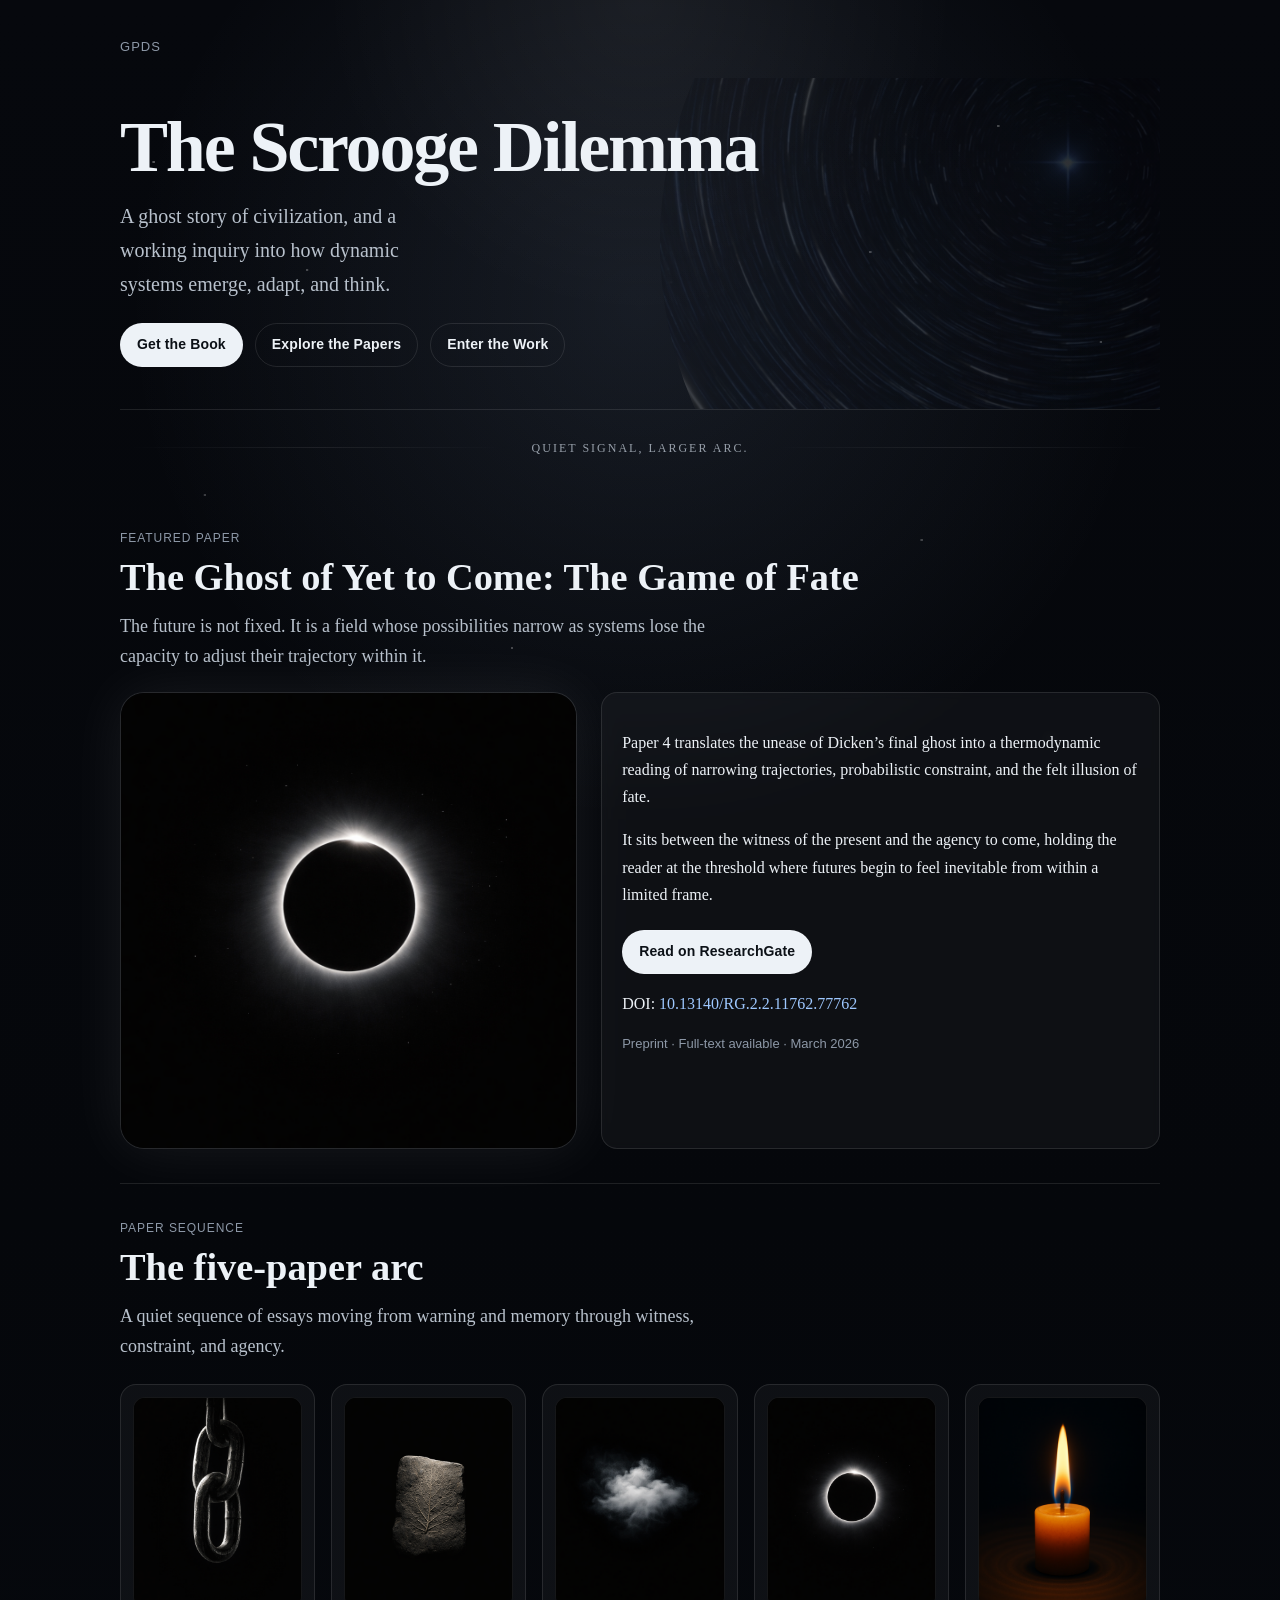
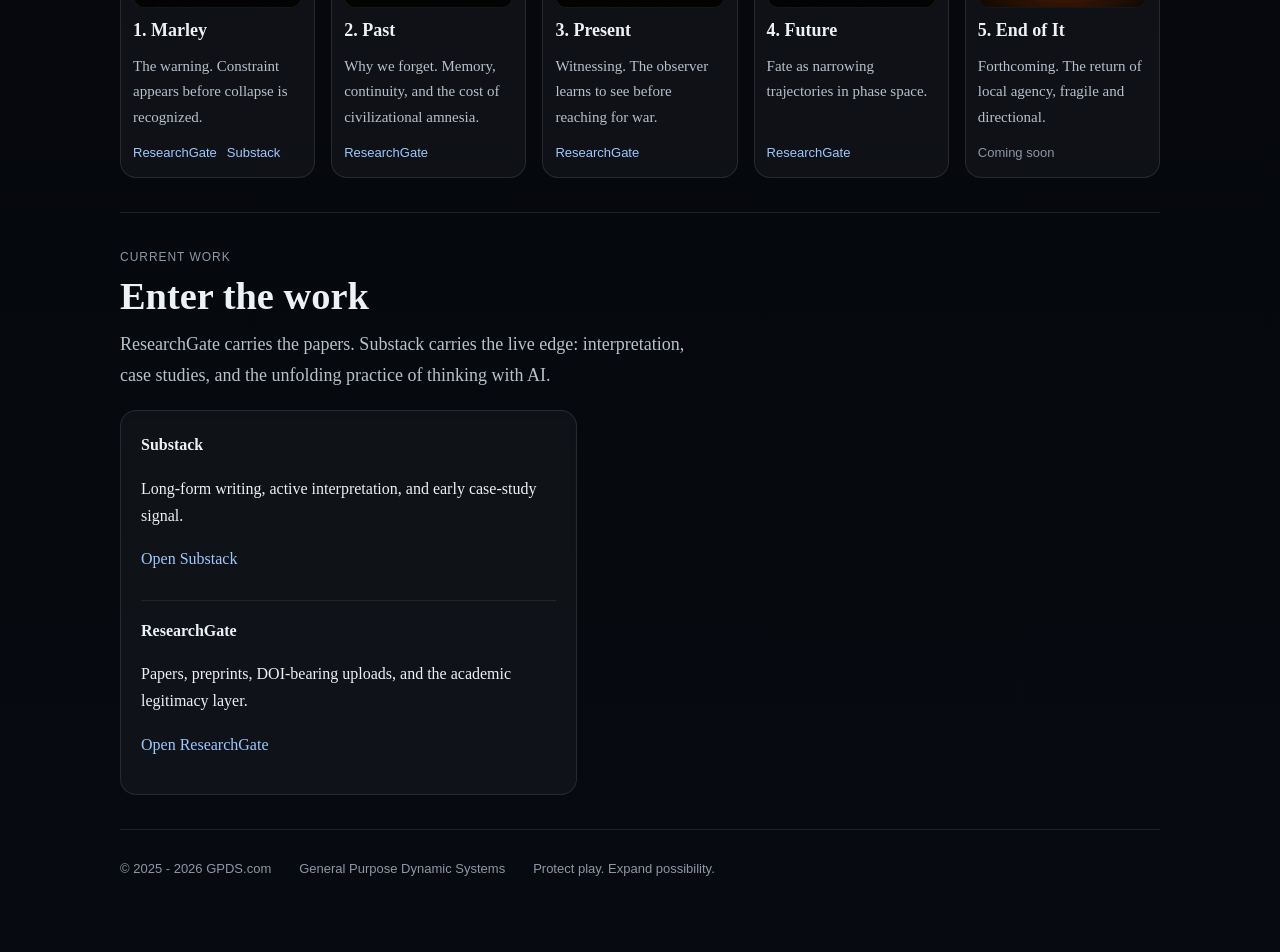
==== index.html @ 4a161814 "Update index.html" ====
<!DOCTYPE html>
<html lang="en">
<head>
  <meta charset="UTF-8" />
  <meta name="viewport" content="width=device-width, initial-scale=1.0" />
  <meta name="description" content="GPDS” General Purpose Dynamic Systems. Home of The Scrooge Dilemma, its paper series, and related signal." />
  <meta name="keywords" content="Scrooge Dilemma, GPDS, General Purpose Dynamic Systems, thermodynamics, phase space, complex systems, dissipative structures, ResearchGate, Substack" />
  <meta property="og:title" content="GPDS” The Scrooge Dilemma and Papers" />
  <meta property="og:description" content="A ghost story of civilization, and a working inquiry into how dynamic systems emerge, adapt, and think." />
  <meta property="og:type" content="website" />
  <title>GPDS - The Scrooge Dilemma and Thermodynamic Papers</title>
  <link rel="stylesheet" href="assets/site.css">
</head>

<body>
  <main class="wrap">
    <div class="topbar">
      <div>GPDS</div>
    </div>

	<section class="hero">
  <div>
    <h1>The Scrooge Dilemma</h1>
    <p>
      A ghost story of civilization, and a working inquiry into how dynamic systems emerge, adapt, and think. 
    </p>

    <div class="cta-row">
      <a class="btn primary" href="/scrooge">Get the Book</a>
      <a class="btn secondary" href="#papers">Explore the Papers</a>
<a class="btn secondary" href="https://andrewjcrook.substack.com/" target="_blank">Enter the Work</a>
    </div>
</div>
	</section>
<div class="signal-line">
<span>Quiet signal, larger arc.</span>
</div>

    <section id="featured" class="section">
      <p class="section-kicker">Featured Paper</p>
      <h2>The Ghost of Yet to Come: The Game of Fate</h2>
      <p class="lede">
        The future is not fixed. It is a field whose possibilities narrow as systems lose the capacity to adjust their trajectory within it.
      </p>

      <div class="feature-grid">
        <div class="paper-art">
          <img src="assets/4-Yet_to_Come-Eclipse.png" alt="Paper 4 eclipse cover art" />
        </div>
        <div class="card">
          <p>
            Paper 4 translates the unease of Dicken’s final ghost into a thermodynamic reading of narrowing trajectories, probabilistic constraint, and the felt illusion of fate.
          </p>
          <p>
            It sits between the witness of the present and the agency to come, holding the reader at the threshold where futures begin to feel inevitable from within a limited frame.
          </p>
          <div class="cta-row">
            <a class="btn primary" href="https://www.researchgate.net/publication/402553642_Scrooge_Dilemma-Ghost_of_Yet_to_Come-The_Game_of_Fate" target="_blank" rel="noopener">Read on ResearchGate</a>
          </div> 
       <p>
             DOI: <a href="https://doi.org/10.13140/RG.2.2.11762.77762" target="_blank" rel="noopener noreferrer">10.13140/RG.2.2.11762.77762</a>
          </p>
          <p class="meta">Preprint · Full-text available · March 2026</p>
        </div>
      </div>
    </section>

    <section id="papers" class="section">
      <p class="section-kicker">Paper Sequence</p>
      <h2>The five-paper arc</h2>
      <p class="lede">
        A quiet sequence of essays moving from warning and memory through witness, constraint, and agency.
      </p>

      <div class="series-grid">
        <article class="series-card">
          <div class="thumb"><img src="assets/1-Marley-Chain.png" alt="Marley chain cover art" /></div>
          <h3>1. Marley</h3>
          <p>The warning. Constraint appears before collapse is recognized.</p>
          <div class="links">
            <a href="https://www.researchgate.net/publication/399198075" target="_blank" rel="noopener">ResearchGate</a>
			<a href="https://open.substack.com/pub/andrewjcrook/p/marleys-warning-examined?utm_campaign=post-expanded-share&utm_medium=web" target="_blank" rel="noopener">Substack</a>
          </div>
        </article>

        <article class="series-card">
          <div class="thumb"><img src="assets/2-Past-Fossil.png" alt="Past fossil leaf cover art" /></div>
          <h3>2. Past</h3>
          <p>Why we forget. Memory, continuity, and the cost of civilizational amnesia.</p>
          <div class="links">
            <a href="https://www.researchgate.net/publication/399466440" target="_blank" rel="noopener">ResearchGate</a>
          </div>
        </article>

        <article class="series-card">
          <div class="thumb"><img src="assets/3-Present-Cloud.png" alt="Present cloud cover art" /></div>
          <h3>3. Present</h3>
          <p>Witnessing. The observer learns to see before reaching for war.</p>
          <div class="links">
            <a href="https://www.researchgate.net/publication/399797436_The_Present_Ghost_Witness_not_War" target="_blank" rel="noopener">ResearchGate</a>
          </div>
        </article>

        <article class="series-card">
          <div class="thumb"><img src="assets/4-Yet_to_Come-Eclipse.png" alt="Future eclipse cover art" /></div>
          <h3>4. Future</h3>
          <p>Fate as narrowing trajectories in phase space.</p>
          <div class="links">
            <a href="https://www.researchgate.net/publication/402553642_Scrooge_Dilemma-Ghost_of_Yet_to_Come-The_Game_of_Fate" target="_blank" rel="noopener">ResearchGate</a>
          </div>
        </article>

        <article class="series-card">
          <div class="thumb"><img src="assets/5-End_of_it-Candle.png" alt="Agency candle cover art" /></div>
          <h3>5. End of It</h3>
          <p>Forthcoming. The return of local agency, fragile and directional.</p>
          <div class="links">
            <span class="small">Coming soon</span>
          </div>
        </article>
      </div>
    </section>

    <section id="current-work" class="section">
      <p class="section-kicker">Current Work</p>
      <h2>Enter the work</h2>
      <p class="lede">
        ResearchGate carries the papers. Substack carries the live edge: interpretation, case studies, and the unfolding practice of thinking with AI. </p>
      <div class="signal-grid">
        <div class="card signal-list">
          <div class="signal-item">
            <strong>Substack</strong>
            <p>Long-form writing, active interpretation, and early case-study signal.</p>
            <a href="https://andrewjcrook.substack.com/" target="_blank" rel="noopener">Open Substack</a>
          </div>
          <div class="signal-item">
            <strong>ResearchGate</strong>
            <p>Papers, preprints, DOI-bearing uploads, and the academic legitimacy layer.</p>
            <a href="https://www.researchgate.net/profile/Andrew-Crook-6" target="_blank" rel="noopener">Open ResearchGate</a>
          </div>
        </div>
      </div>
    </section>

    <footer>
      <span>© 2025 - 2026 GPDS.com</span>
      <span></span>
      <span>General Purpose Dynamic Systems</span>
      <span></span>
      <span>Protect play. Expand possibility.</span>
    </footer>
  </main>
</body>
</html>
---- assets/site.css ----
:root {
      --bg: #05070b;
      --panel: rgba(255,255,255,0.04);
      --panel-2: rgba(255,255,255,0.03);
      --ink: #edf2f7;
      --muted: #b8c1cc;
      --soft: #8d98a7;
      --line: rgba(255,255,255,0.10);
      --link: #9ec8ff;
      --link-hover: #c7dfff;
      --btn-bg: #edf2f7;
      --btn-ink: #0c1117;
      --btn-alt-bg: transparent;
      --btn-alt-ink: #edf2f7;
      --glow: 0 0 60px rgba(255,255,255,0.08);
      --max: 1080px;
      --radius: 16px;
    }

    * { box-sizing: border-box; }
    html { scroll-behavior: smooth; }
    body {
      margin: 0;
      min-height: 100%;
      color: var(--ink);
      background:
        radial-gradient(circle at 50% 12%, rgba(180, 210, 255, 0.10), transparent 22%),
        radial-gradient(circle at 50% 0%, rgba(255,255,255,0.06), transparent 12%),
        linear-gradient(180deg, #06080d 0%, #05070b 48%, #070a10 100%);
      font-family: Georgia, Cambria, "Times New Roman", Times, serif;
      line-height: 1.7;
      -webkit-font-smoothing: antialiased;
      text-rendering: optimizeLegibility;
    }

    body::before {
      content: "";
      position: fixed;
      inset: 0;
      pointer-events: none;
      background-image:
        radial-gradient(circle at 12% 18%, rgba(255,255,255,0.9) 0 1px, transparent 1.5px),
        radial-gradient(circle at 78% 14%, rgba(255,255,255,0.85) 0 1px, transparent 1.5px),
        radial-gradient(circle at 68% 28%, rgba(255,255,255,0.8) 0 1px, transparent 1.5px),
        radial-gradient(circle at 24% 30%, rgba(255,255,255,0.7) 0 1px, transparent 1.5px),
        radial-gradient(circle at 86% 38%, rgba(255,255,255,0.75) 0 1px, transparent 1.5px),
        radial-gradient(circle at 16% 55%, rgba(255,255,255,0.6) 0 1px, transparent 1.5px),
        radial-gradient(circle at 72% 60%, rgba(255,255,255,0.65) 0 1px, transparent 1.5px),
        radial-gradient(circle at 40% 72%, rgba(255,255,255,0.7) 0 1px, transparent 1.5px),
        radial-gradient(circle at 82% 82%, rgba(255,255,255,0.55) 0 1px, transparent 1.5px),
        radial-gradient(circle at 22% 88%, rgba(255,255,255,0.5) 0 1px, transparent 1.5px);
      opacity: 0.35;
    }

    a {
      color: var(--link);
      text-decoration: none;
    }
    a:hover {
      color: var(--link-hover);
      text-decoration: underline;
    }

    .wrap {
      max-width: var(--max);
      margin: 0 auto;
      padding: 28px 20px 72px;
      position: relative;
      z-index: 1;
    }



    .topbar {
      display: flex;
      justify-content: space-between;
      align-items: center;
      gap: 16px;
      padding: 8px 0 20px;
      color: var(--soft);
      font-family: Arial, Helvetica, sans-serif;
      font-size: 13px;
      letter-spacing: 0.08em;
      text-transform: uppercase;
    }

    .nav {
      display: flex;
      gap: 16px;
      flex-wrap: wrap;
      justify-content: flex-end;
    }

    .nav a {
      color: var(--soft);
      text-decoration: none;
    }

.signal-line {
display: flex;
align-items: center;
justify-content: center;
gap: 16px;
width: 100%;
margin: 28px 0 36px;
opacity: 0.8;
}

.signal-line::before,
.signal-line::after {
content: "";
flex: 1 1 auto;
height: 1px;
background: linear-gradient(to right, transparent, var(--line), transparent);
}

.signal-line span {
font-size: 12px;
letter-spacing: 2px;
text-transform: uppercase;
color: var(--muted);
white-space: nowrap;
}

.hero {
display: grid;
grid-template-columns: 1fr;
gap: 28px;
align-items: center;
padding: 34px 0 42px;
border-bottom: 1px solid var(--line);
position: relative;
overflow: hidden;    
}
.hero::after {
  content: "";
  position: absolute;

  width: 820px;
  height: 820px;

  right: -320px;
  top: 50%;
  transform: translateY(-50%);

  background-image: url("0-Cover-Starfield.png");
  background-repeat: no-repeat;
  background-size: cover;
  background-position: center;

  opacity: 0.16;
  pointer-events: none;
  z-index: 0;

  border-radius: 50%;

  filter: saturate(1.03);
}
.hero > div {
position: relative;
z-index: 1;
}
.hero-signal {
margin-top: 18px;
font-size: 13px;
letter-spacing: 1.5px;
text-transform: uppercase;
color: var(--muted);
opacity: 0.65;
}

    .eyebrow {
      margin: 0 0 12px;
      color: var(--soft);
      font-family: Arial, Helvetica, sans-serif;
      font-size: 12px;
      letter-spacing: 0.10em;
      text-transform: uppercase;
    }

    h1 {
      margin: 0;
      font-size: clamp(42px, 6vw, 72px);
      line-height: 0.98;
      font-weight: 700;
      letter-spacing: -0.03em;
    }

    .hero p {
      margin: 16px 0 0;
      font-size: 20px;
      color: var(--muted);
      max-width: 32ch;
    }
    .cta-row {
      display: flex;
      flex-wrap: wrap;
      gap: 12px;
      margin-top: 22px;
    }
    .btn {
      display: inline-flex;
      align-items: center;
      justify-content: center;
      min-height: 44px;
      padding: 0 16px;
      border-radius: 999px;
      border: 1px solid var(--line);
      text-decoration: none;
      font-family: Arial, Helvetica, sans-serif;
      font-weight: 700;
      font-size: 14px;
      letter-spacing: 0.01em;
      transition: transform 0.08s ease, background 0.2s ease, border-color 0.2s ease;
    }
    .btn:hover {
      text-decoration: none;
      transform: translateY(-1px);
    }

    .btn.primary {
      background: var(--btn-bg);
      color: var(--btn-ink);
    }

    .btn.secondary {
      background: var(--btn-alt-bg);
      color: var(--btn-alt-ink);
    }

    .section {
      padding: 34px 0;
      border-bottom: 1px solid var(--line);
    }

    .section-kicker {
      margin: 0 0 8px;
      color: var(--soft);
      font-family: Arial, Helvetica, sans-serif;
      font-size: 12px;
      letter-spacing: 0.08em;
      text-transform: uppercase;
    }

    h2 {
      margin: 0 0 12px;
      font-size: clamp(28px, 3vw, 40px);
      line-height: 1.1;
    }

    .lede {
      margin: 0;
      max-width: 65ch;
      color: var(--muted);
      font-size: 18px;
    }

    .feature-grid,
    .book-grid,
    .signal-grid {
      display: grid;
      grid-template-columns: 0.9fr 1.1fr;
      gap: 24px;
      margin-top: 20px;
    }

    .paper-art {
      border-radius: 24px;
      overflow: hidden;
      border: 1px solid var(--line);
      background: var(--panel);
      box-shadow: var(--glow);
      aspect-ratio: 1 / 1;
      align-self: start;
    }

    .card {
      border: 1px solid var(--line);
      background: var(--panel);
      border-radius: var(--radius);
      padding: 20px;
      backdrop-filter: blur(4px);
    }

    .meta,
    .small {
      font-family: Arial, Helvetica, sans-serif;
      font-size: 13px;
      color: var(--soft);
    }

    .doi {
      word-break: break-word;
      margin-top: 12px;
    }

    .series-grid {
      display: grid;
      grid-template-columns: repeat(5, minmax(0, 1fr));
      gap: 16px;
      margin-top: 22px;
    }

    .series-card {
      display: flex;
      flex-direction: column;
      gap: 12px;
      border: 1px solid var(--line);
      border-radius: var(--radius);
      padding: 12px;
      background: var(--panel);
      min-height: 100%;
    }

    .series-card .thumb {
      aspect-ratio: 4 / 5;
      border-radius: 12px;
      overflow: hidden;
      border: 1px solid rgba(255,255,255,0.08);
      background: #020305;
    }

    .series-card h3 {
      margin: 0;
      font-size: 18px;
      line-height: 1.2;
    }

    .series-card p {
      margin: 0;
      color: var(--muted);
      font-size: 15px;
    }

    .series-card .links {
      margin-top: auto;
      display: flex;
      flex-wrap: wrap;
      gap: 10px;
      font-family: Arial, Helvetica, sans-serif;
      font-size: 13px;
    }

    .book-card {
      border-radius: 20px;
      overflow: hidden;
      border: 1px solid var(--line);
      background: var(--panel);
      aspect-ratio: 4 / 5;
      box-shadow: var(--glow);
    }
.paper-art img,
.series-card img,
.book-card img {
width: 100%;
height: 100%;
object-fit: cover;
display: block;
}
    .signal-list {
      display: grid;
      gap: 12px;
    }

    .signal-item {
      padding: 16px 0;
      border-top: 1px solid rgba(255,255,255,0.08);
    }

    .signal-item:first-child {
      border-top: 0;
      padding-top: 0;
    }

    footer {
      padding-top: 28px;
      color: var(--soft);
      font-family: Arial, Helvetica, sans-serif;
      font-size: 13px;
      display: flex;
      flex-wrap: wrap;
      gap: 10px 14px;
    }

    @media (max-width: 780px) {
      .hero,
      .feature-grid,
      .book-grid,
      .signal-grid {
        grid-template-columns: 1fr;
      }

	nav {
		flex-wrap: wrap;
		gap: 8px;
		font-size: 12px;
	}
  }

@media (max-width: 640px) {

/* Layout tightening */
.wrap {
padding-left: 16px;
padding-right: 16px;
}

/* Hero */
.hero {
grid-template-columns: 1fr;
}

.hero::after {
width: 420px;
height: 420px;

right: -180px;
top: 58%;
transform: translateY(-50%);

opacity: 0.15;
background-size: cover;
background-position: center;
}
h1 {
font-size: 38px;
}

.hero p,
.lede {
font-size: 17px;
}

/* CTA buttons */
.cta-row {
flex-direction: column;
align-items: flex-start;
}

.cta-row a {
width: 100%;
text-align: center;
}

/* Nav */
nav {
flex-wrap: wrap;
gap: 8px;
font-size: 12px;
}

/* Paper arc (key transformation) */
.series-grid {
grid-template-columns: 1fr;
gap: 12px;
}

.series-card {
display: grid;
grid-template-columns: 80px 1fr;
gap: 12px;
align-items: center;
}

.series-card img {
height: 80px;
width: 80px;
object-fit: cover;
}

.series-card h3 {
font-size: 14px;
margin: 0;
}

.series-card p {
font-size: 12px;
margin: 4px 0 0;
}
}
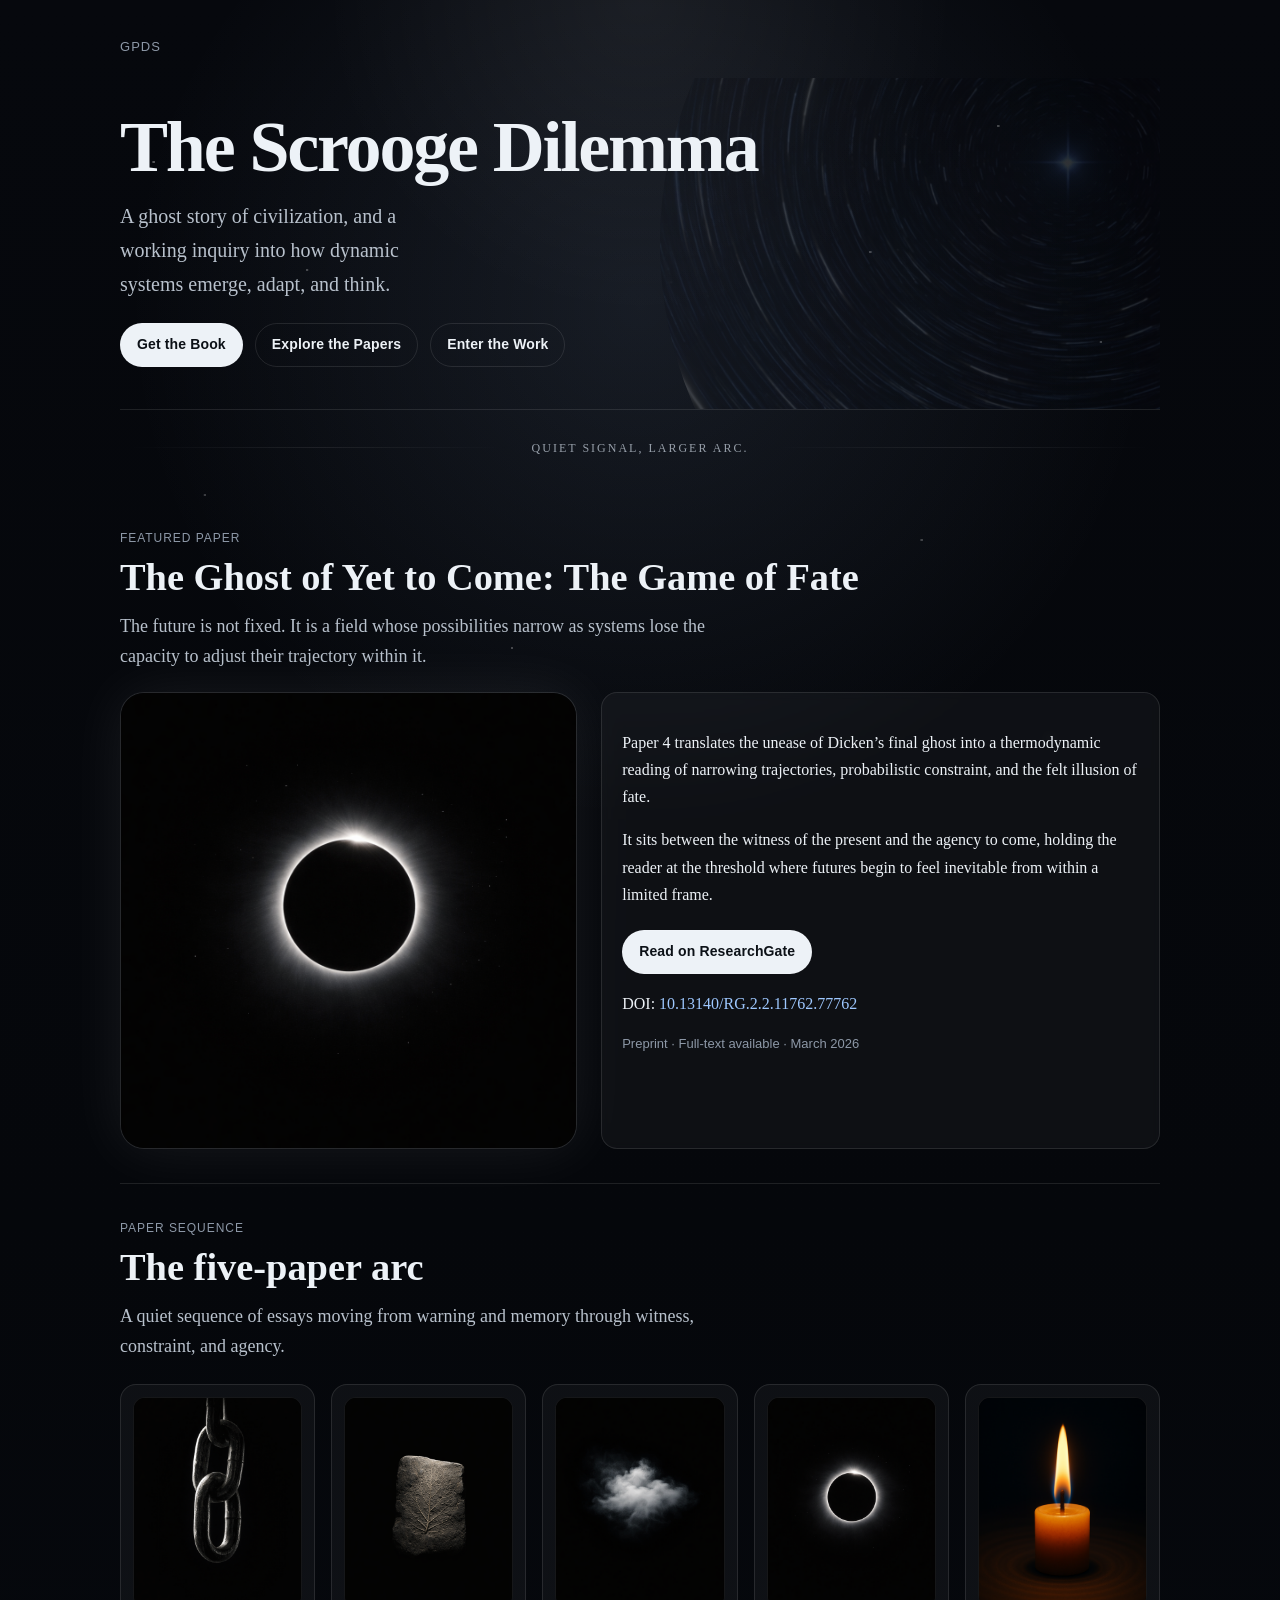
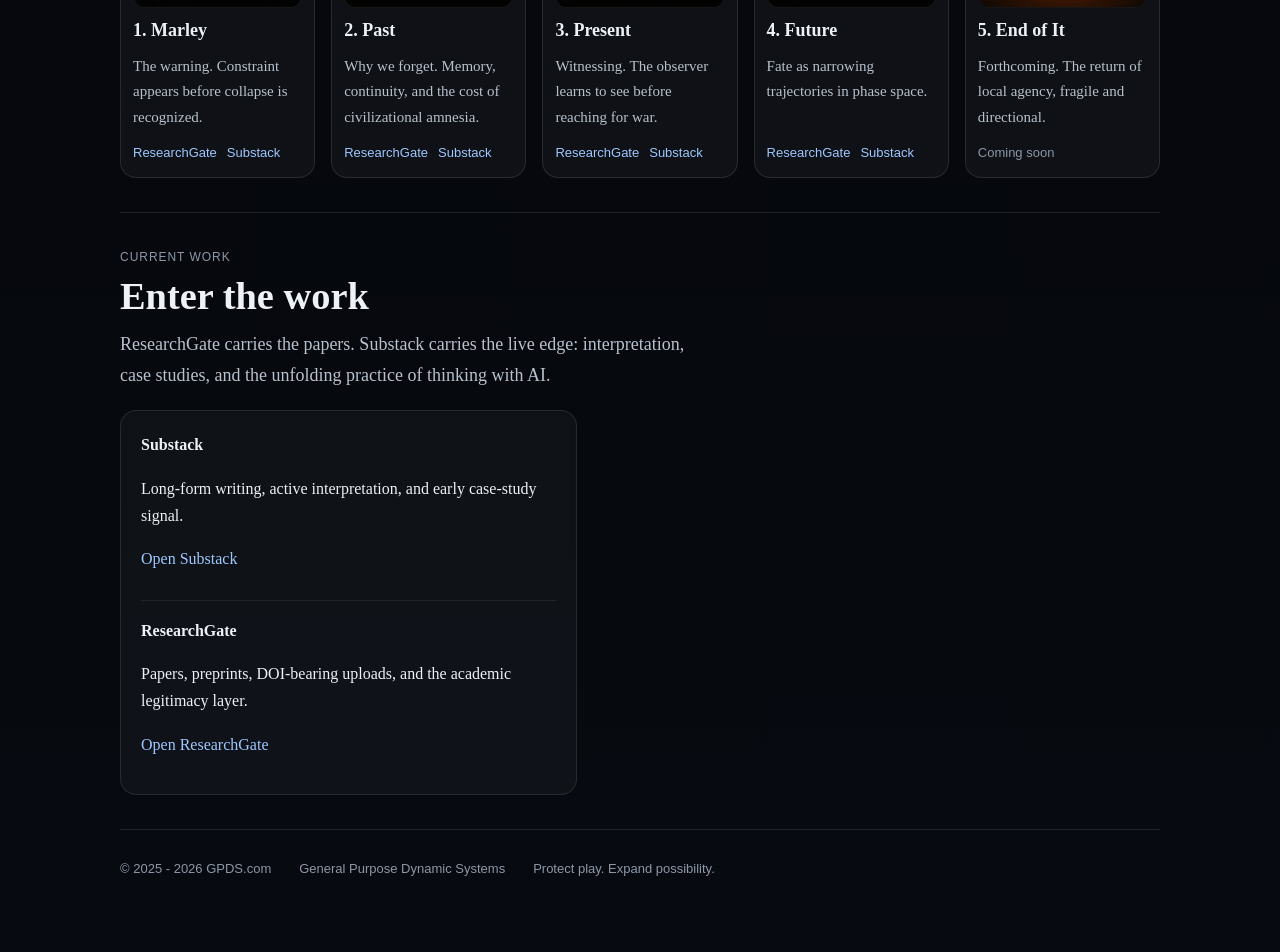
==== commit 8c7db6f5: "Update index.html - polish run for phase 2.1" ====
--- a/index.html
+++ b/index.html
@@ -89,6 +89,7 @@
           <p>Why we forget. Memory, continuity, and the cost of civilizational amnesia.</p>
           <div class="links">
             <a href="https://www.researchgate.net/publication/399466440" target="_blank" rel="noopener">ResearchGate</a>
+			<a href="https://open.substack.com/pub/andrewjcrook/p/the-ghost-of-the-past-why-we-forget?utm_campaign=post-expanded-share&utm_medium=web" target="_blank" rel="noopener">Substack</a>
           </div>
         </article>
 
@@ -98,6 +99,8 @@
           <p>Witnessing. The observer learns to see before reaching for war.</p>
           <div class="links">
             <a href="https://www.researchgate.net/publication/399797436_The_Present_Ghost_Witness_not_War" target="_blank" rel="noopener">ResearchGate</a>
+			<a href="https://open.substack.com/pub/andrewjcrook/p/the-present-ghost-witness-not-war?utm_campaign=post-expanded-share&utm_medium=web" target="_blank" rel="noopener">Substack</a>
+			  
           </div>
         </article>
 
@@ -107,7 +110,8 @@
           <p>Fate as narrowing trajectories in phase space.</p>
           <div class="links">
             <a href="https://www.researchgate.net/publication/402553642_Scrooge_Dilemma-Ghost_of_Yet_to_Come-The_Game_of_Fate" target="_blank" rel="noopener">ResearchGate</a>
-          </div>
+			<a href="https://open.substack.com/pub/andrewjcrook/p/the-ghost-of-yet-to-come-the-game?utm_campaign=post-expanded-share&utm_medium=web" target="_blank" rel="noopener">Substack</a>
+		  </div>
         </article>
 
         <article class="series-card">
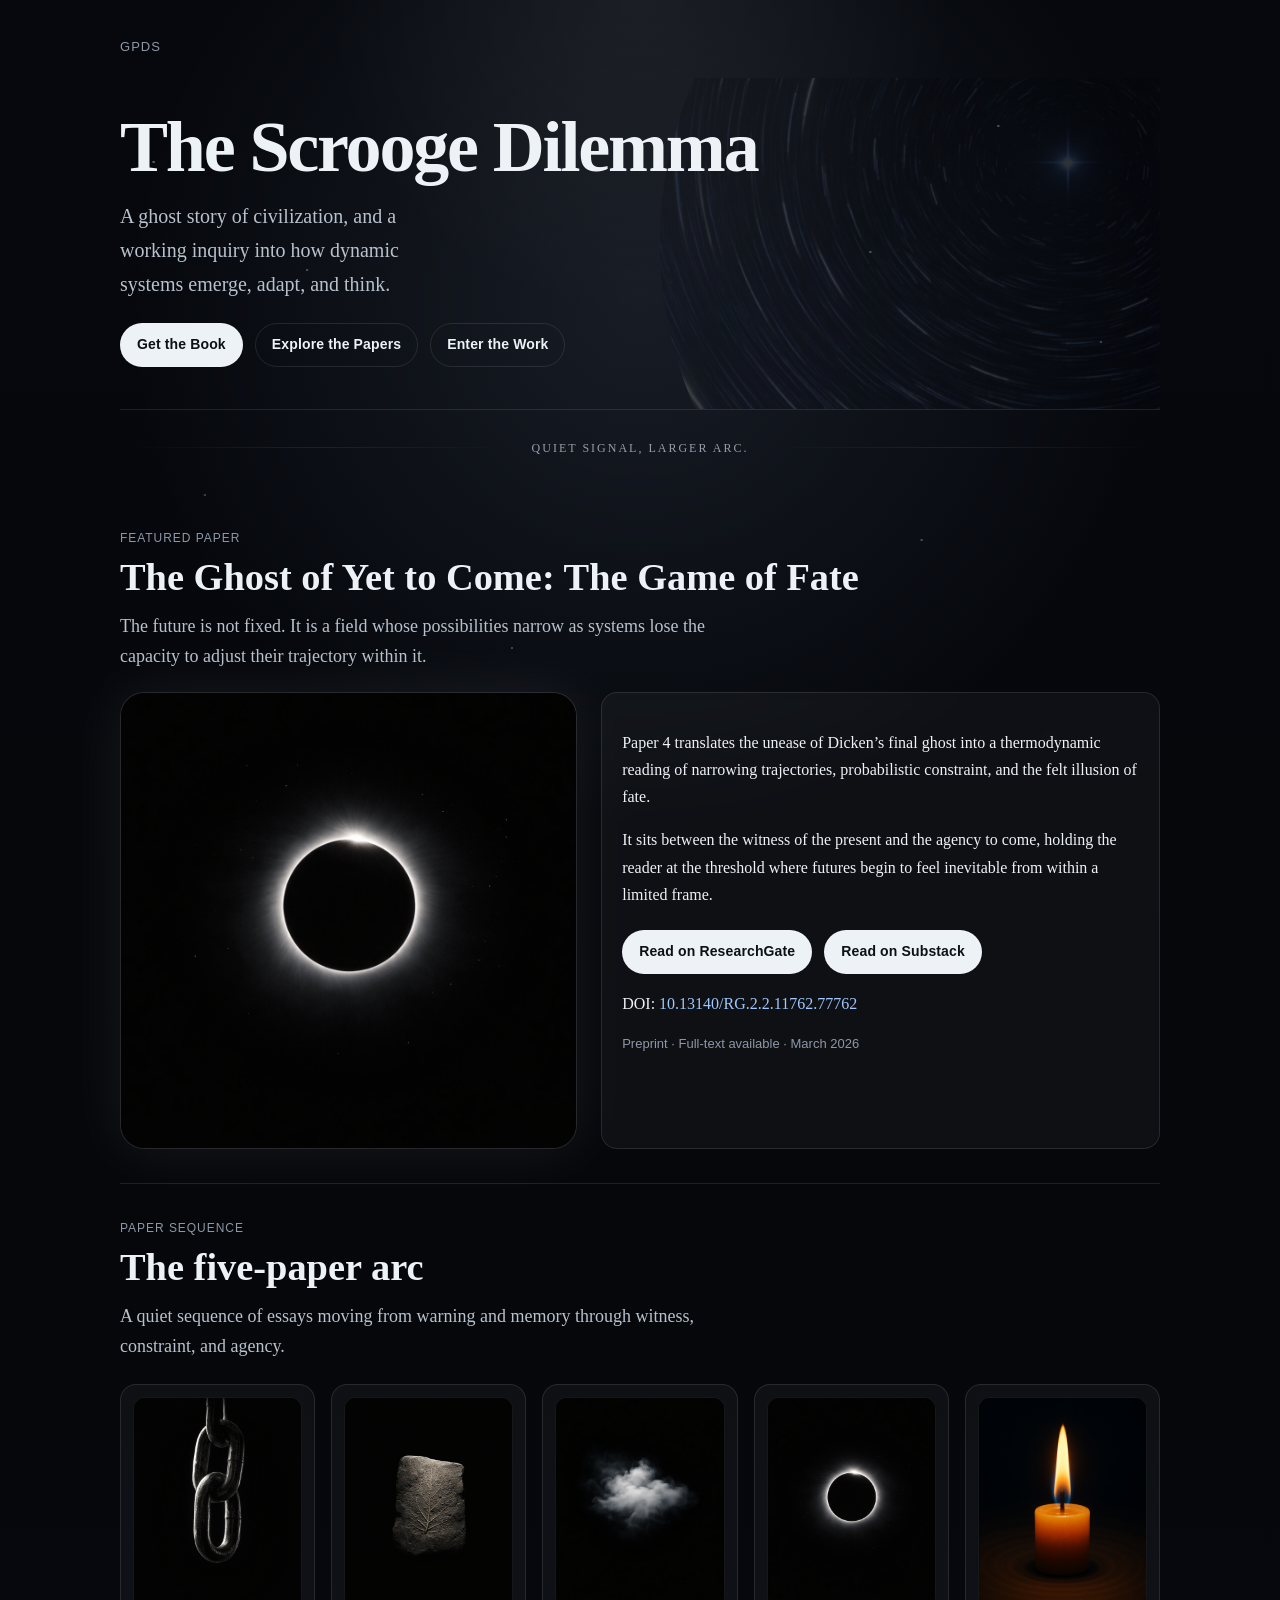
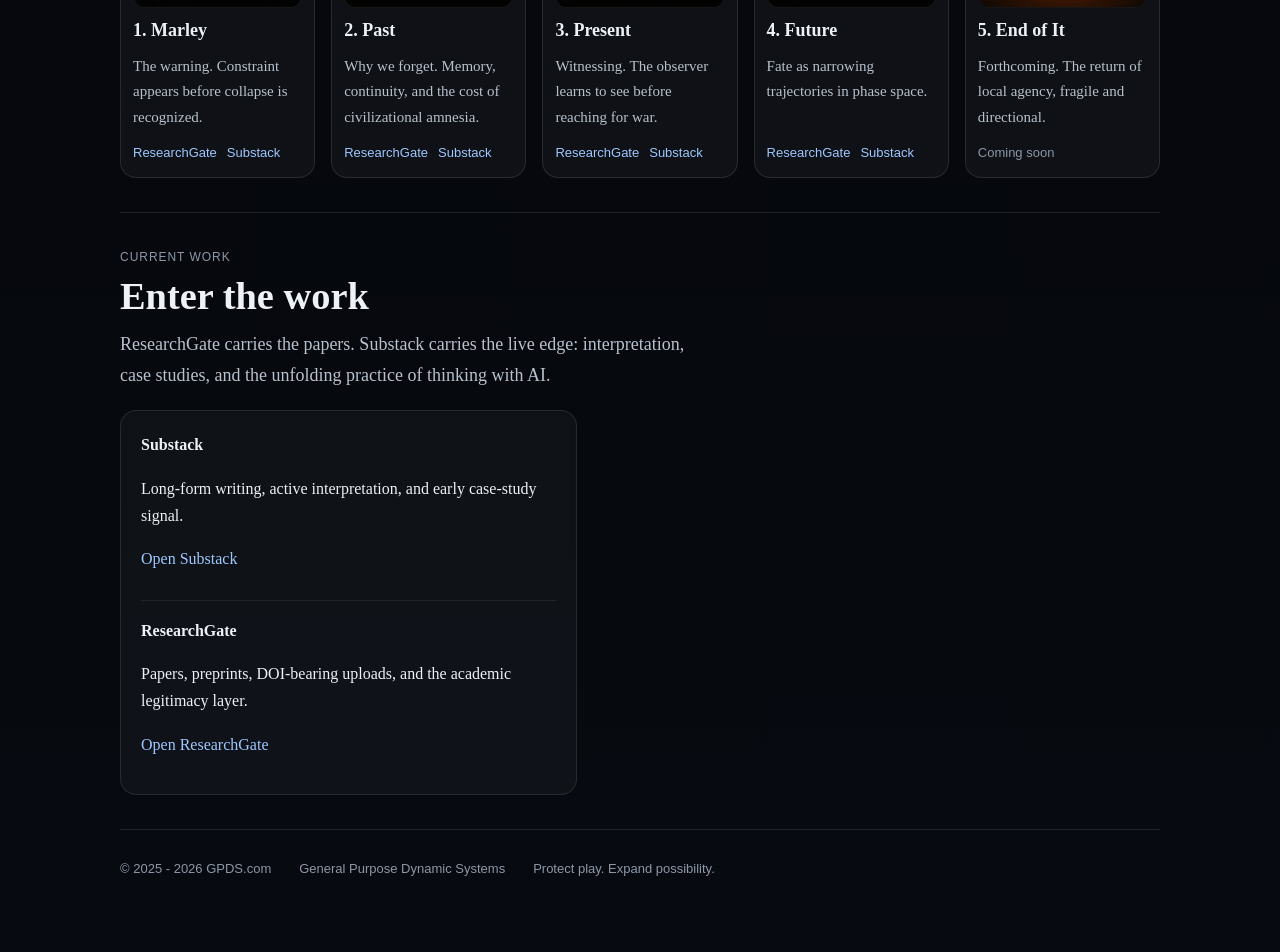
==== commit 53e7fd13: "Update index.html" ====
--- a/index.html
+++ b/index.html
@@ -56,7 +56,8 @@
           </p>
           <div class="cta-row">
             <a class="btn primary" href="https://www.researchgate.net/publication/402553642_Scrooge_Dilemma-Ghost_of_Yet_to_Come-The_Game_of_Fate" target="_blank" rel="noopener">Read on ResearchGate</a>
-          </div> 
+      		<a class="btn primary" href="https://andrewjcrook.substack.com/p/the-ghost-of-yet-to-come-the-game" target="_blank" rel="noopener">Read on Substack</a>
+		  </div> 
        <p>
              DOI: <a href="https://doi.org/10.13140/RG.2.2.11762.77762" target="_blank" rel="noopener noreferrer">10.13140/RG.2.2.11762.77762</a>
           </p>
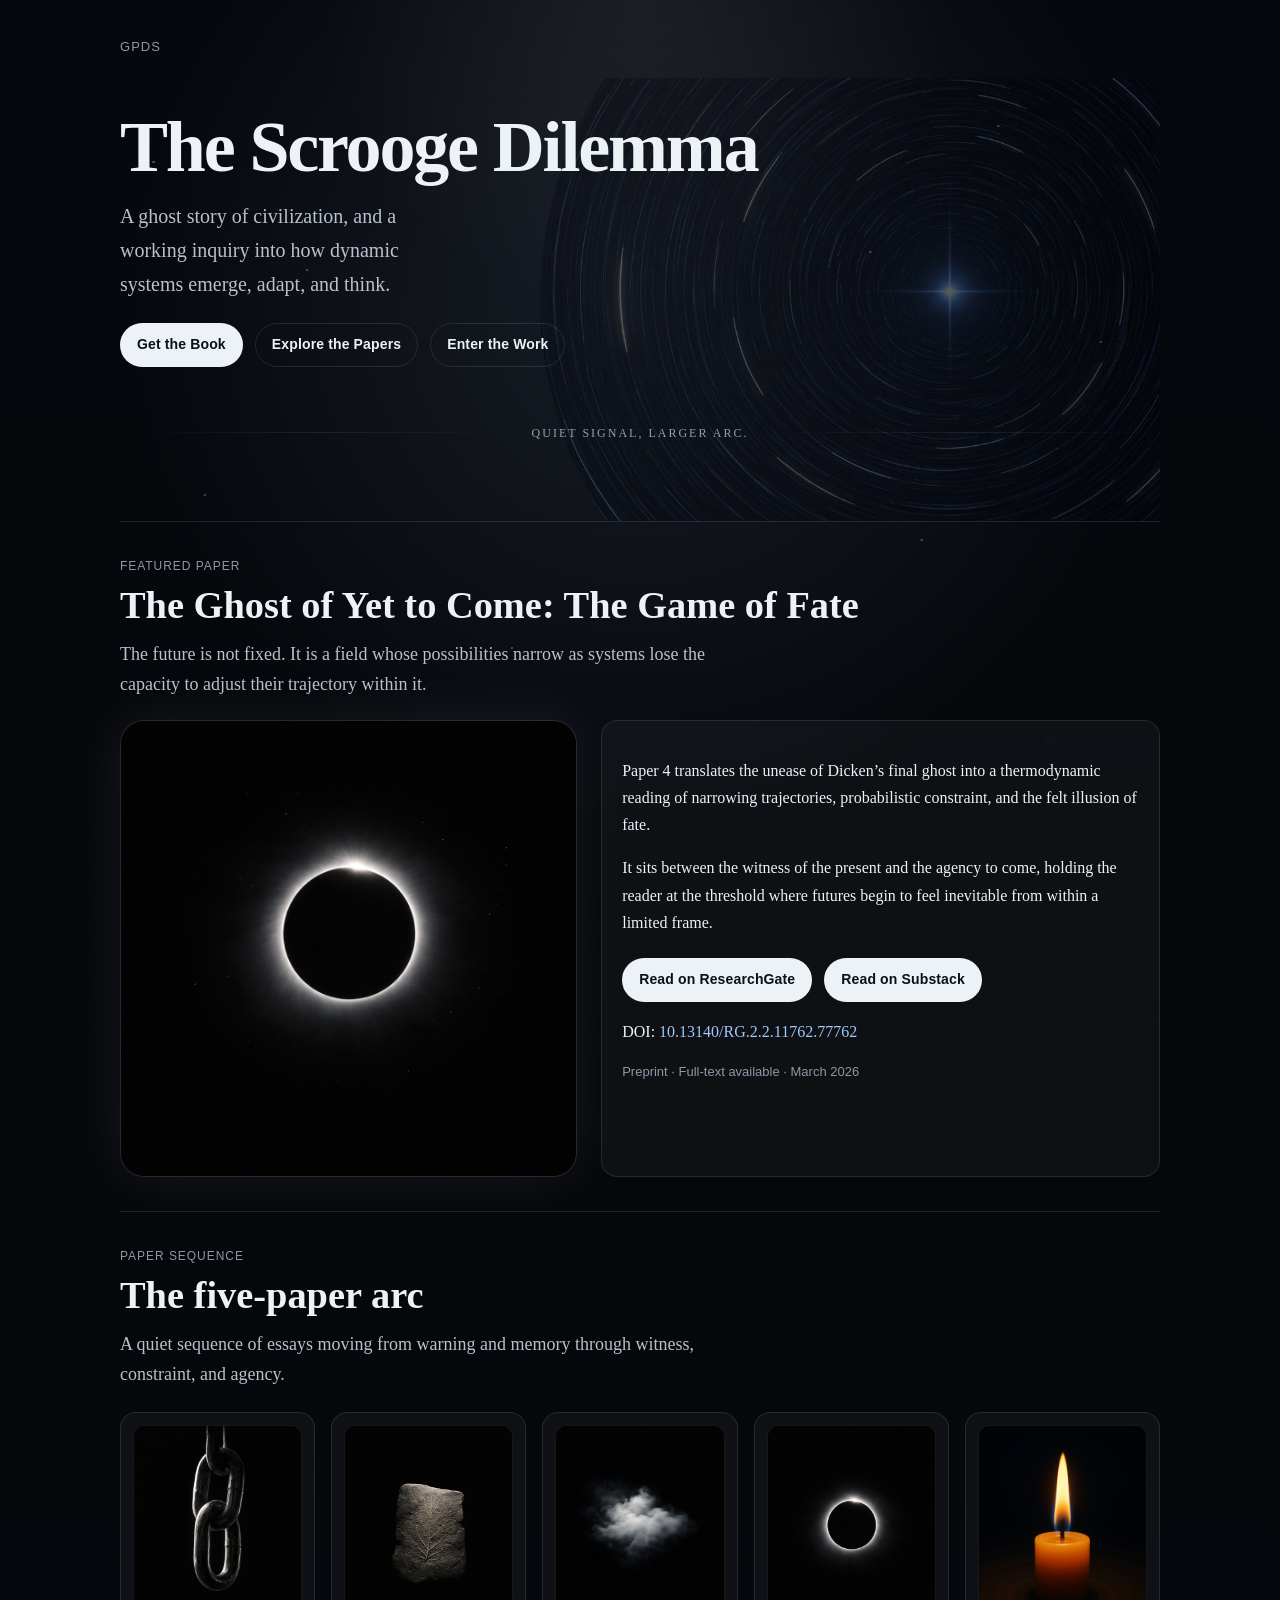
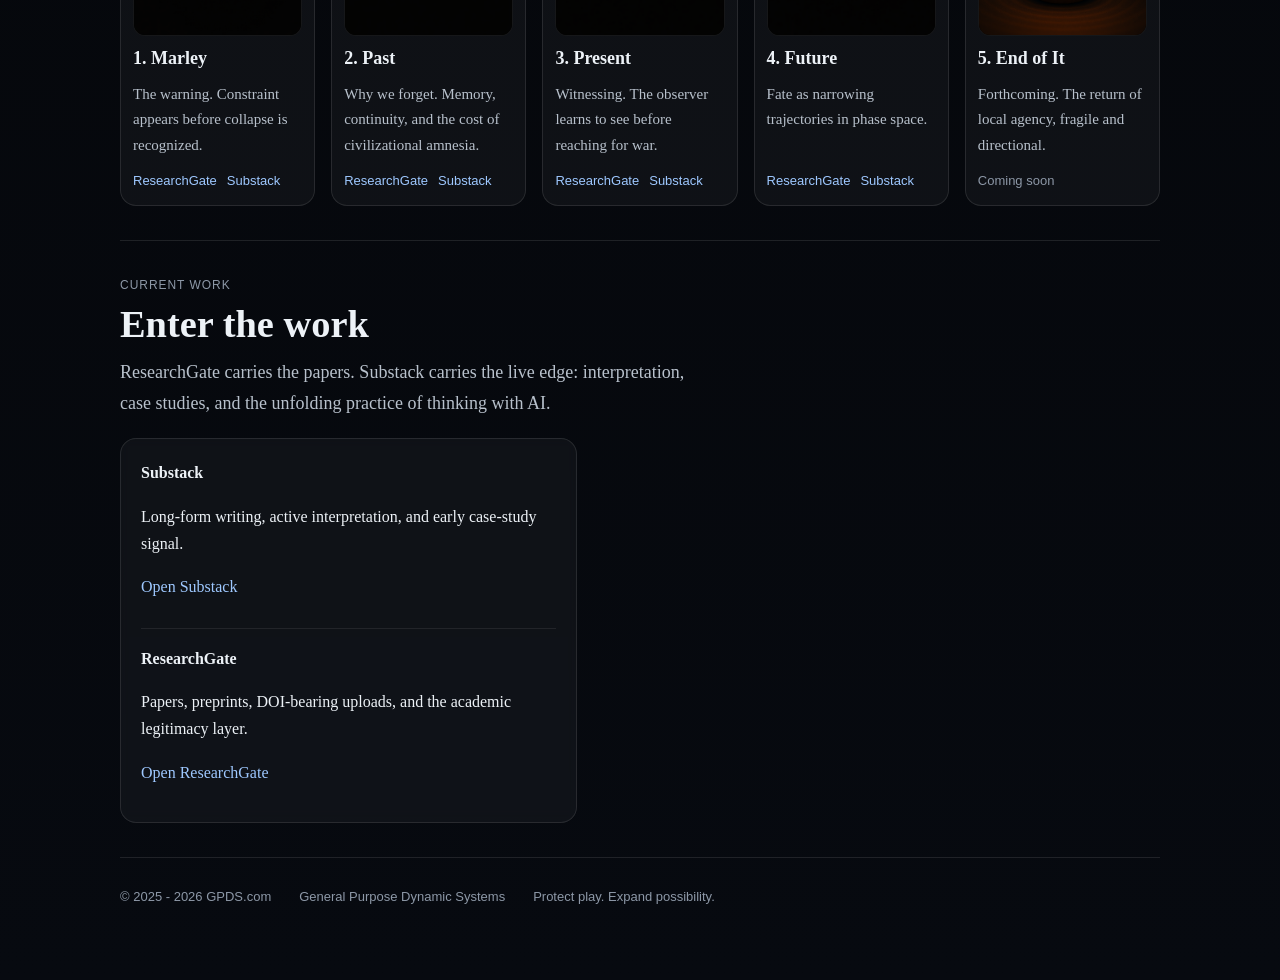
==== commit 8f01de8c: "Update index.html" ====
--- a/index.html
+++ b/index.html
@@ -31,11 +31,11 @@
 <a class="btn secondary" href="https://andrewjcrook.substack.com/" target="_blank">Enter the Work</a>
     </div>
 </div>
-	</section>
+
 <div class="signal-line">
 <span>Quiet signal, larger arc.</span>
 </div>
-
+	</section>
     <section id="featured" class="section">
       <p class="section-kicker">Featured Paper</p>
       <h2>The Ghost of Yet to Come: The Game of Fate</h2>
--- a/assets/site.css
+++ b/assets/site.css
@@ -139,22 +139,22 @@
   width: 820px;
   height: 820px;
 
-  right: -320px;
+  right: -200px;
   top: 50%;
   transform: translateY(-50%);
 
-  background-image: url("0-Cover-Starfield.png");
+  background-image: url("0-cover-starfield_hero.png");
   background-repeat: no-repeat;
   background-size: cover;
   background-position: center;
 
-  opacity: 0.16;
+  opacity: 0.30;
   pointer-events: none;
   z-index: 0;
 
   border-radius: 50%;
 
-  filter: saturate(1.03);
+  filter: saturate(1.10);
 }
 .hero > div {
 position: relative;
@@ -409,19 +409,19 @@
 .hero {
 grid-template-columns: 1fr;
 }
-
 .hero::after {
-width: 420px;
-height: 420px;
-
-right: -180px;
-top: 58%;
-transform: translateY(-50%);
-
-opacity: 0.15;
-background-size: cover;
-background-position: center;
-}
+    width: 100%;
+    height: 100%;
+    inset: 0;
+    right: auto;
+    top: auto;
+    transform: none;
+
+    opacity: 0.22;
+    background-size: cover;
+    background-position: -20% center;
+    border-radius: 0;
+  }
 h1 {
 font-size: 38px;
 }
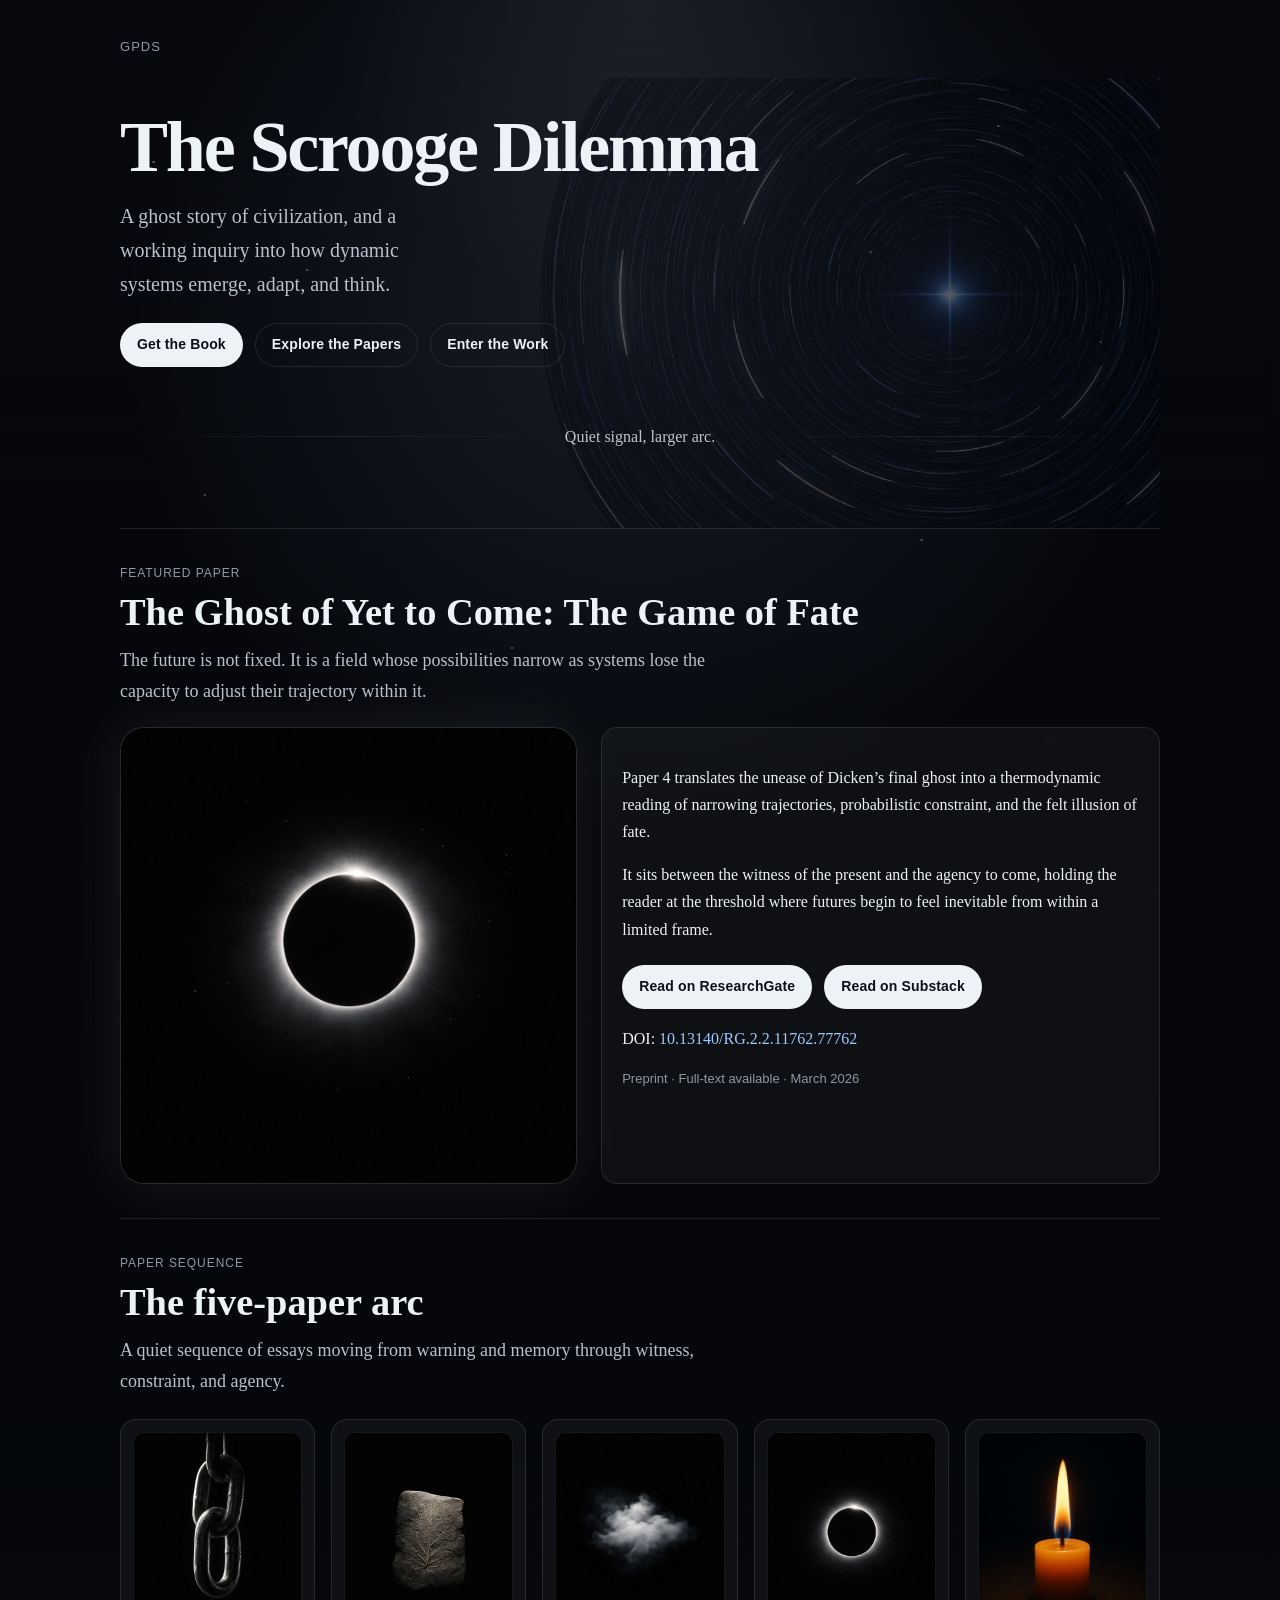
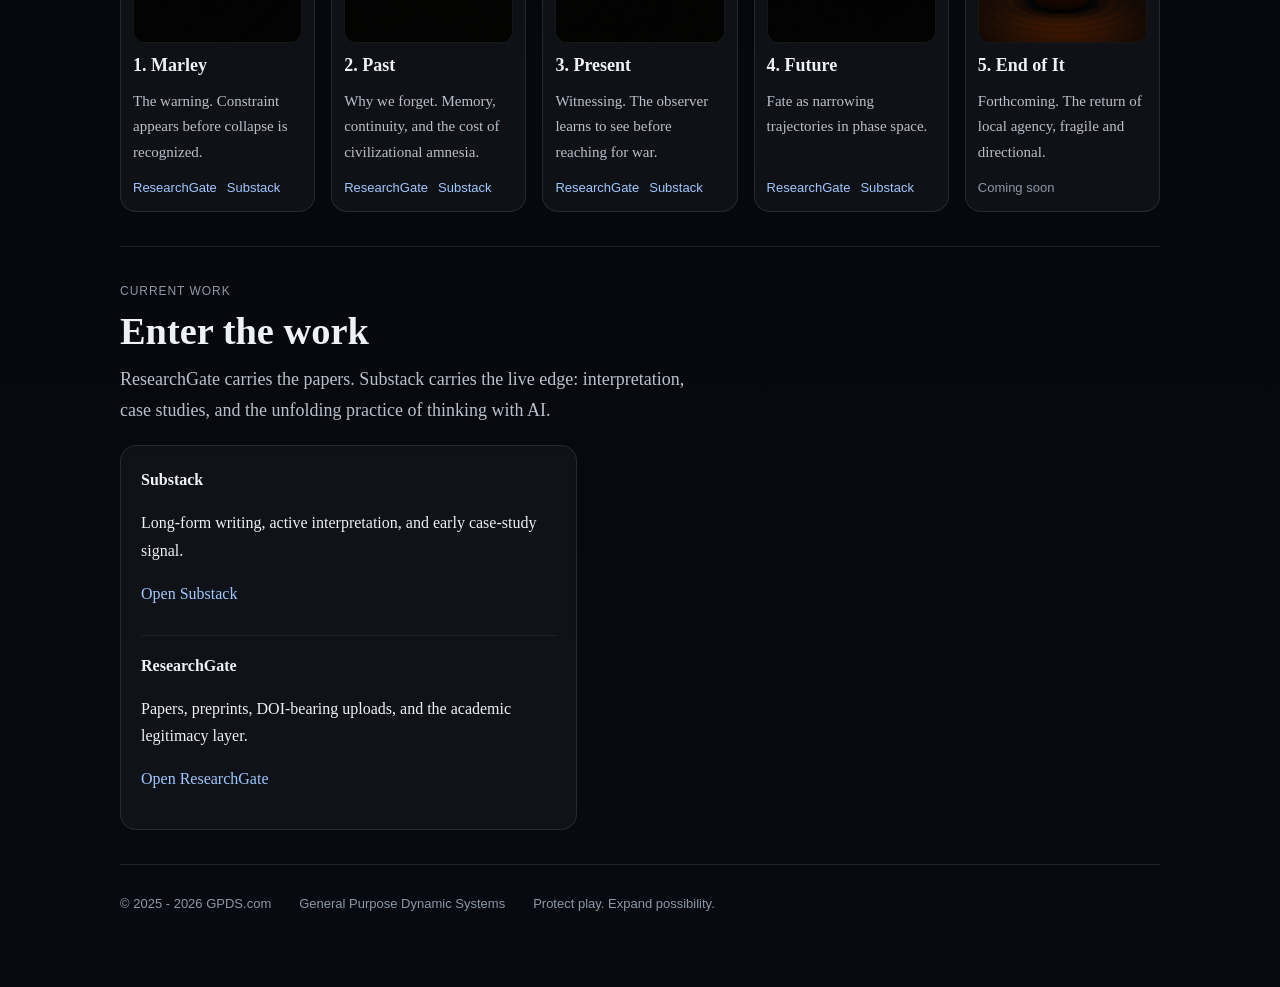
==== commit 26cd14f2: "Update index.html" ====
--- a/index.html
+++ b/index.html
@@ -33,9 +33,10 @@
 </div>
 
 <div class="signal-line">
-<span>Quiet signal, larger arc.</span>
+Quiet signal, larger arc.
 </div>
 	</section>
+	  
     <section id="featured" class="section">
       <p class="section-kicker">Featured Paper</p>
       <h2>The Ghost of Yet to Come: The Game of Fate</h2>
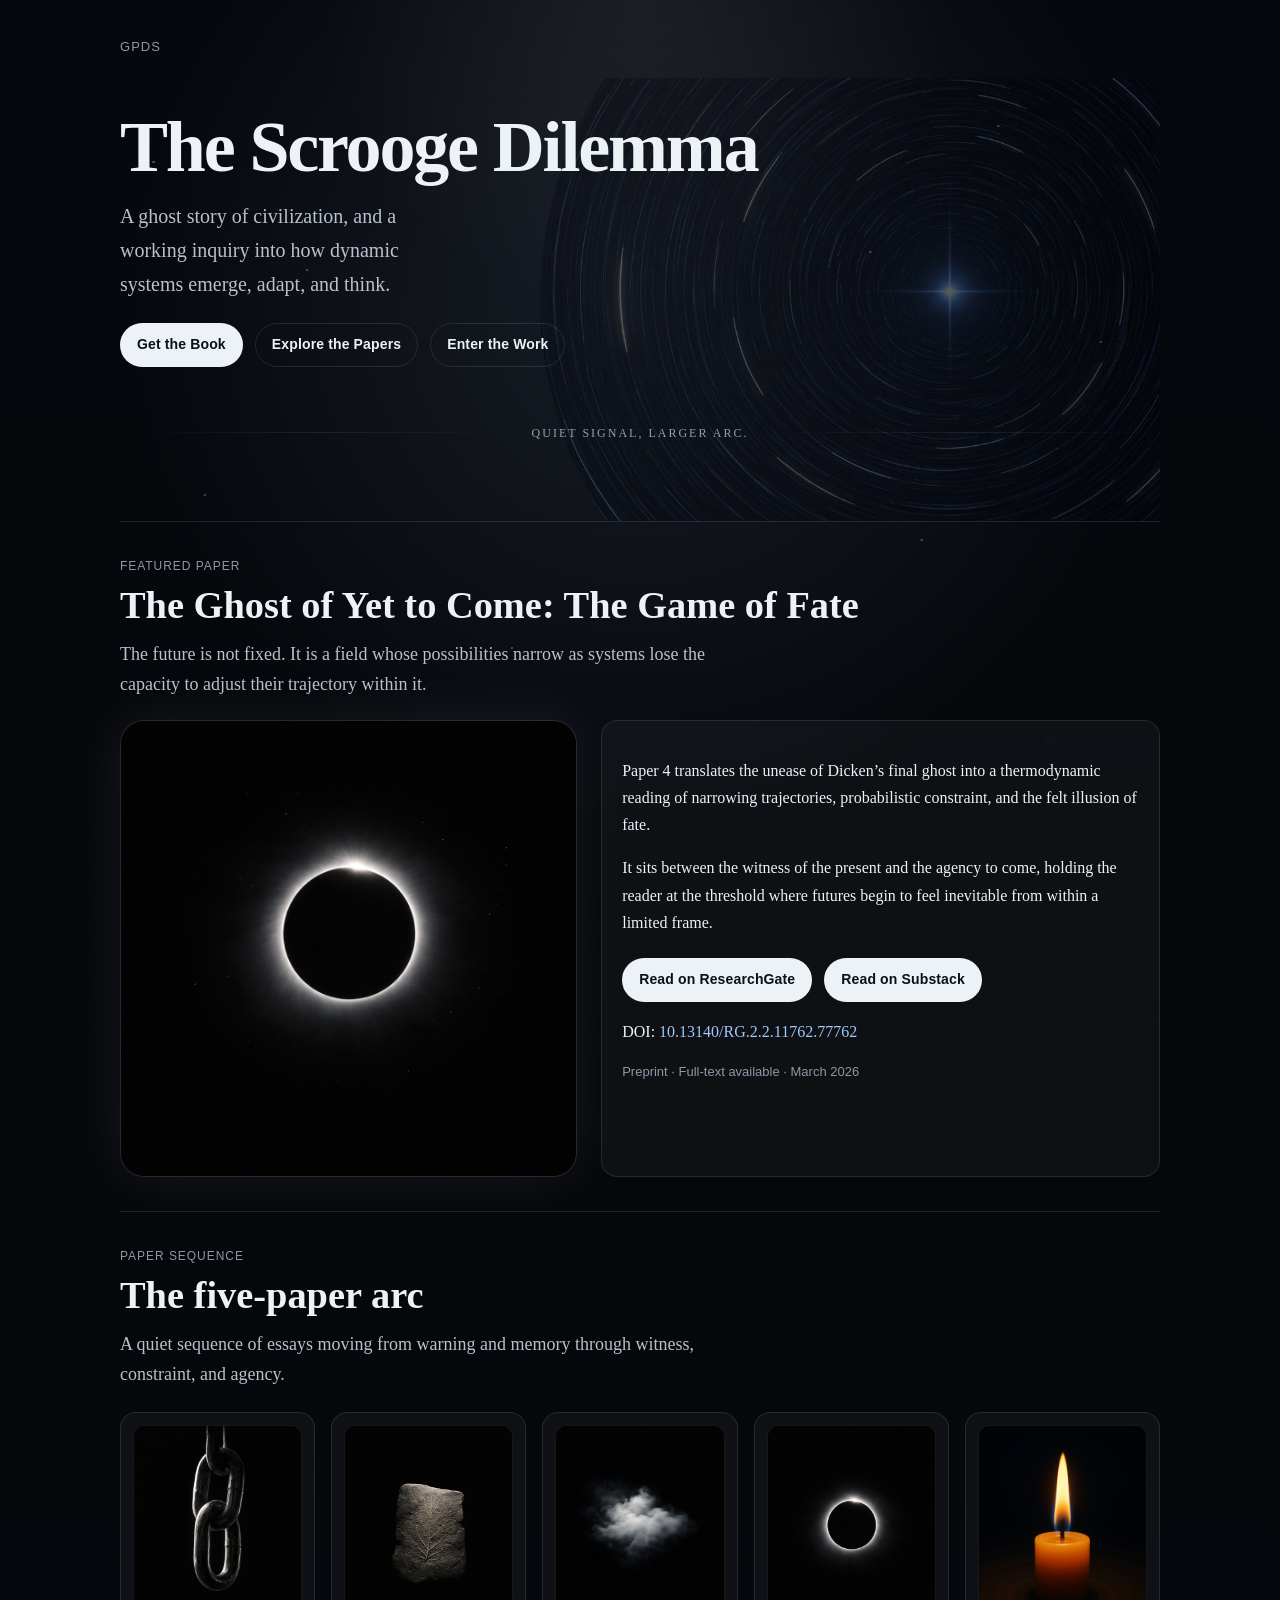
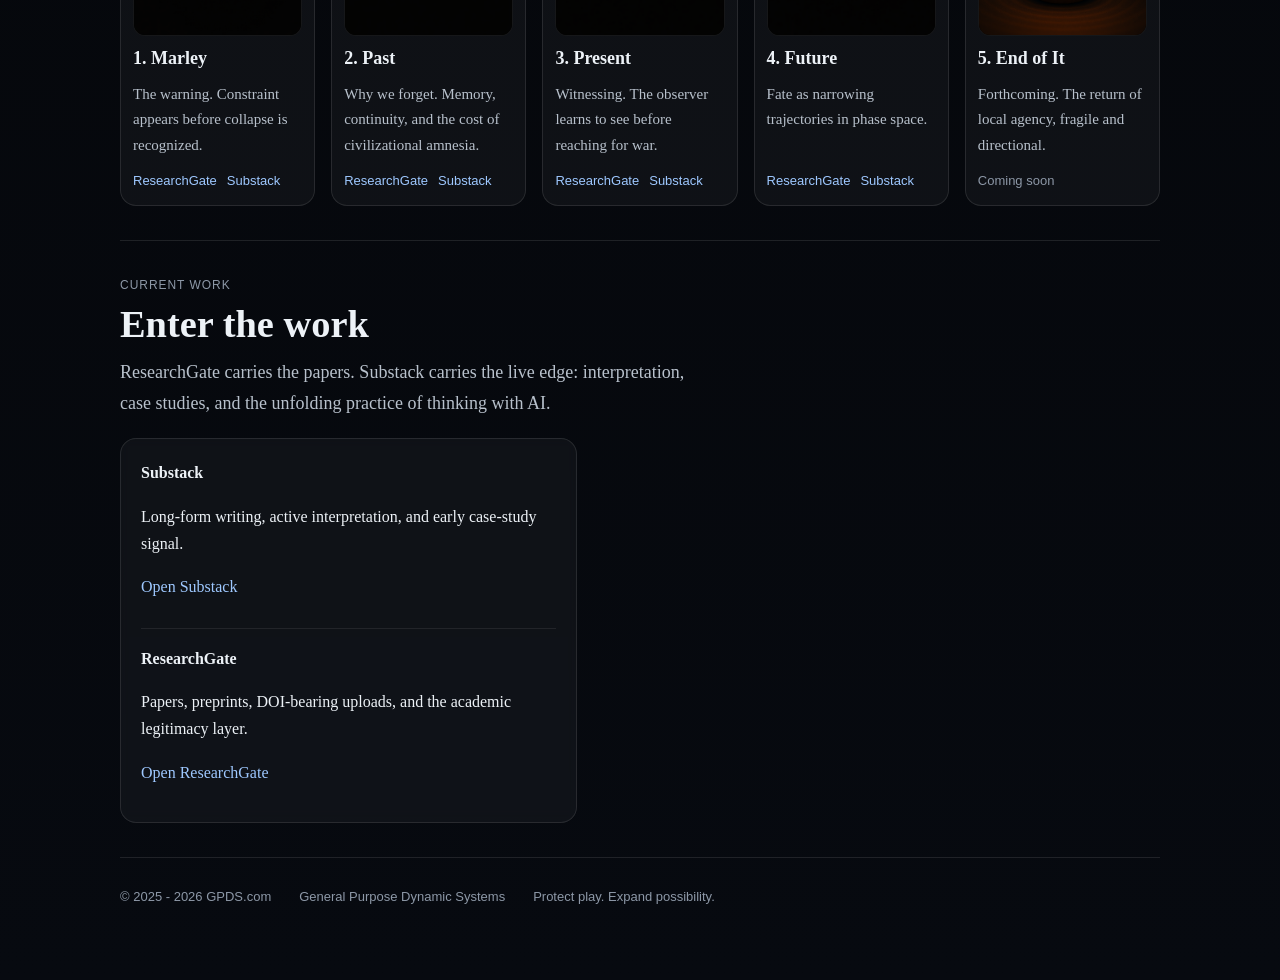
==== commit 640f6394: "Update index.html" ====
--- a/index.html
+++ b/index.html
@@ -33,7 +33,7 @@
 </div>
 
 <div class="signal-line">
-Quiet signal, larger arc.
+<Span> Quiet signal, larger arc. </Span>
 </div>
 	</section>
 	  
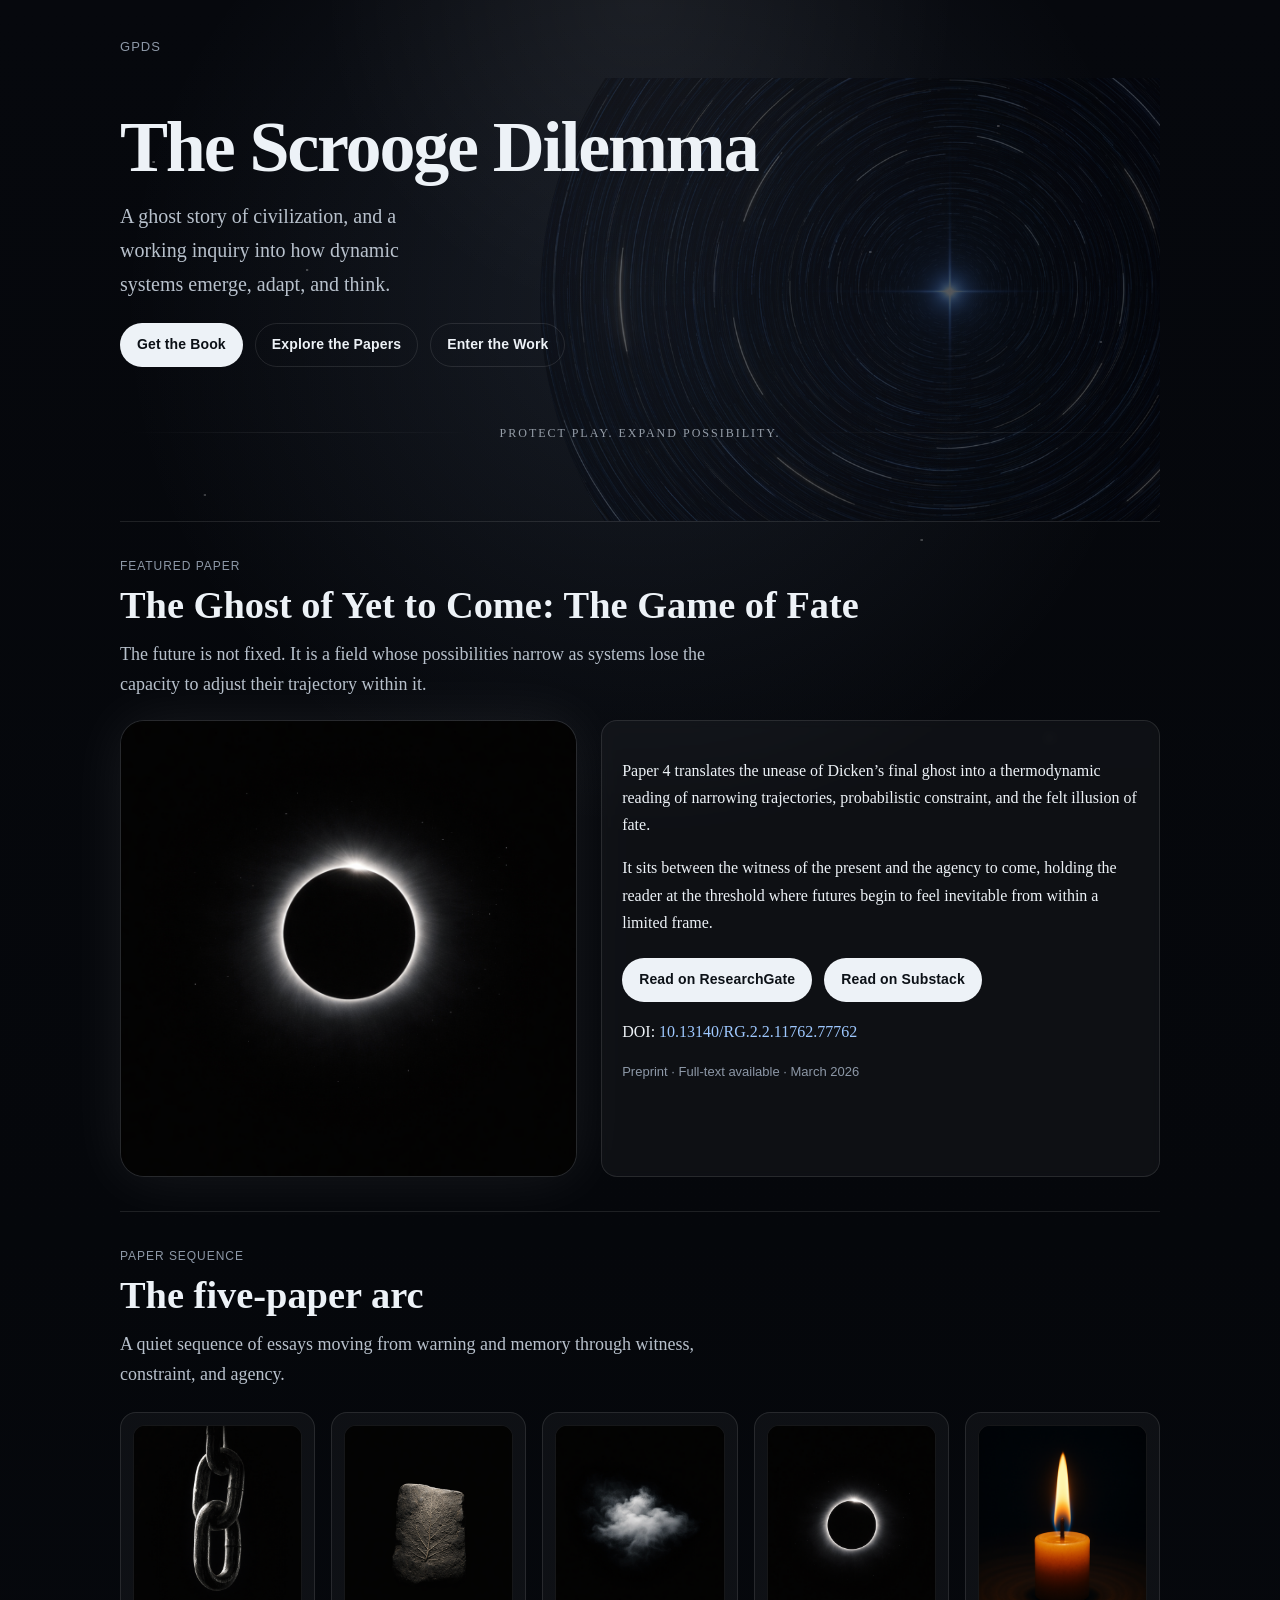
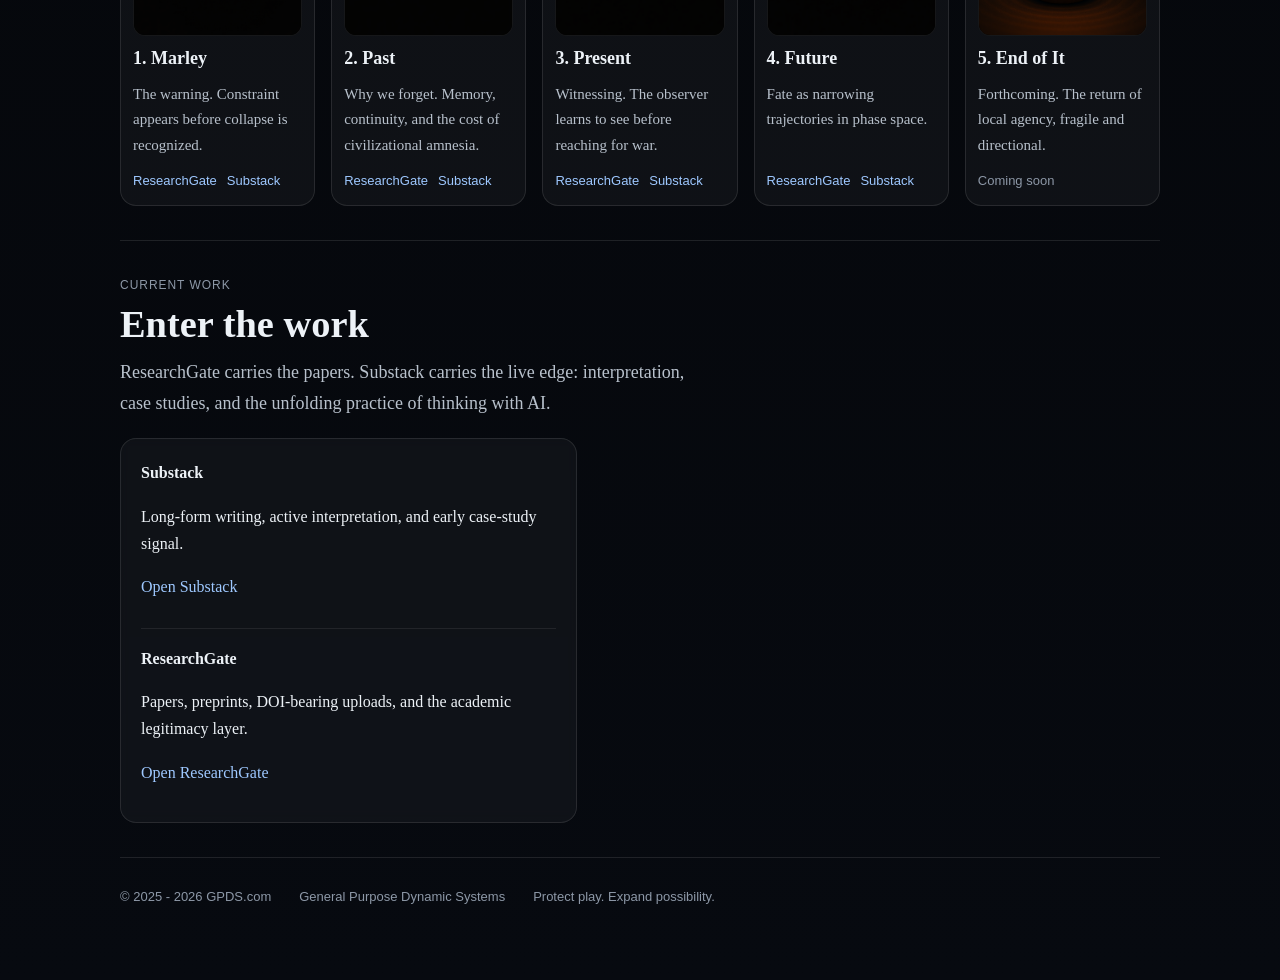
==== commit ba22d9de: "Update index.html" ====
--- a/index.html
+++ b/index.html
@@ -33,7 +33,7 @@
 </div>
 
 <div class="signal-line">
-<Span> Quiet signal, larger arc. </Span>
+<Span> Protect play. Expand possibility. </Span>
 </div>
 	</section>
 	  
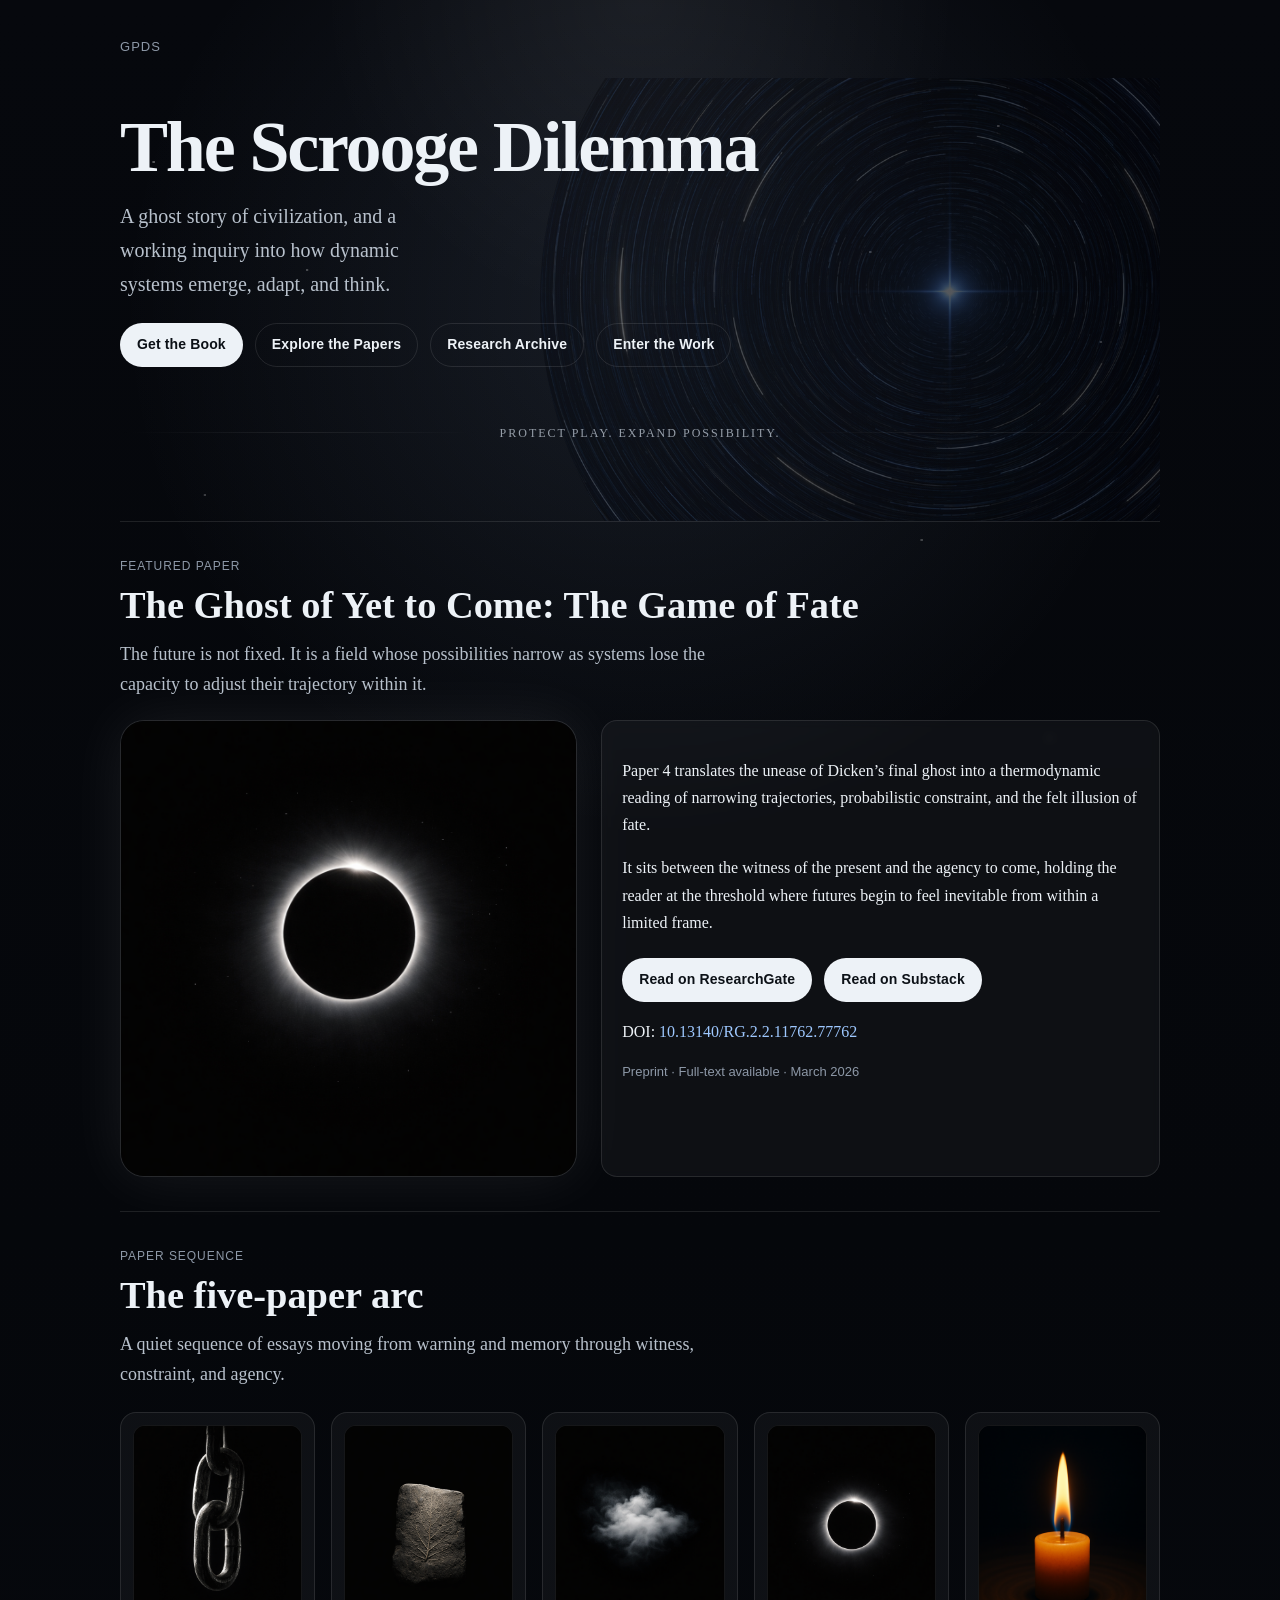
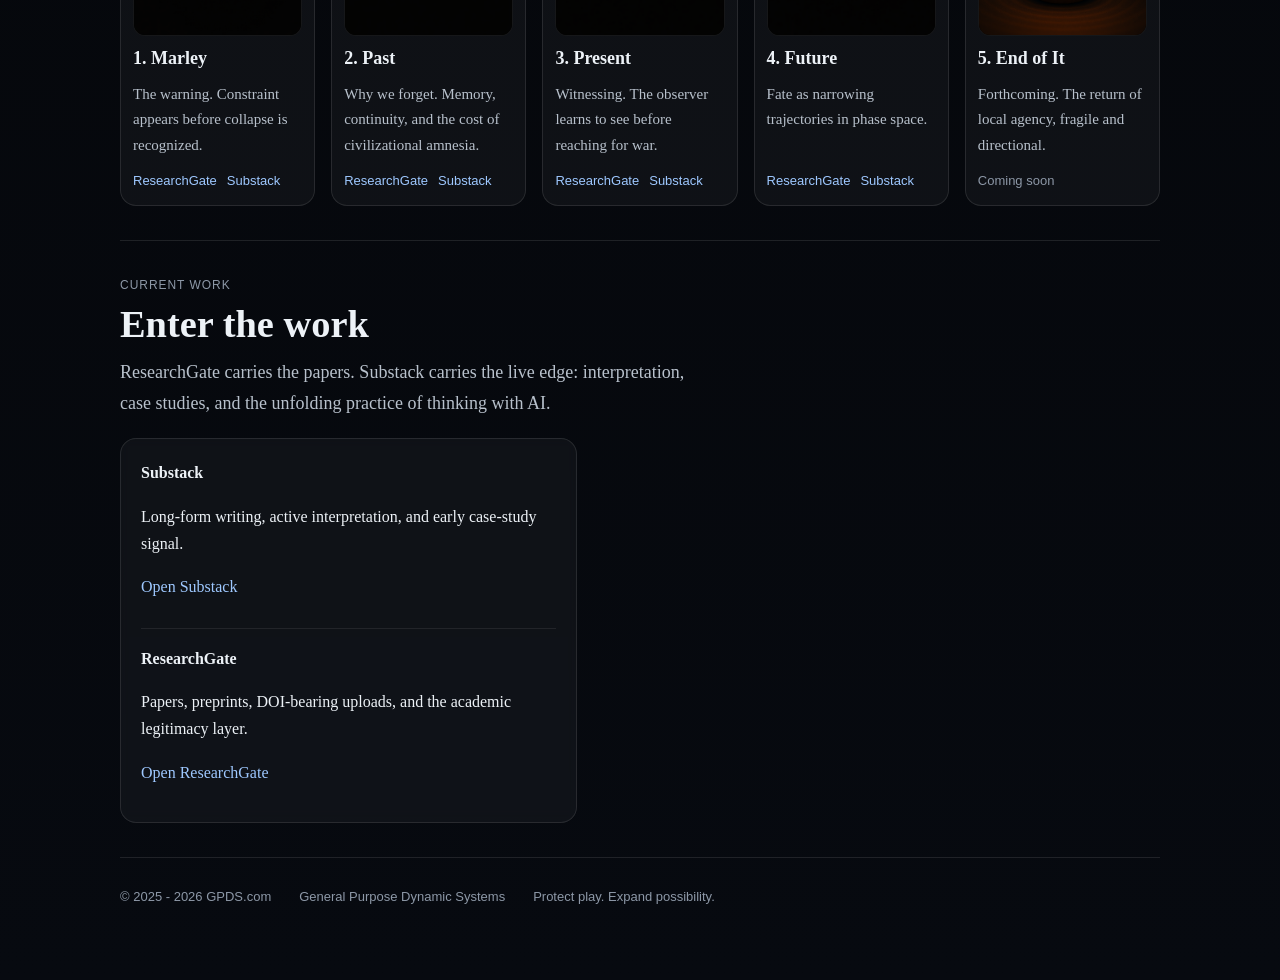
==== commit 9f1f136c: "Research v2.2: add homepage research archive link" ====
--- a/index.html
+++ b/index.html
@@ -28,6 +28,7 @@
     <div class="cta-row">
       <a class="btn primary" href="/scrooge">Get the Book</a>
       <a class="btn secondary" href="#papers">Explore the Papers</a>
+      <a class="btn secondary" href="/research/">Research Archive</a>
 <a class="btn secondary" href="https://andrewjcrook.substack.com/" target="_blank">Enter the Work</a>
     </div>
 </div>
--- a/assets/site.css
+++ b/assets/site.css
@@ -414,12 +414,12 @@
     height: 100%;
     inset: 0;
     right: auto;
-    top: auto;
+    top: -12%;
     transform: none;
 
     opacity: 0.22;
     background-size: cover;
-    background-position: -20% center;
+    background-position: 0% center;
     border-radius: 0;
   }
 h1 {
